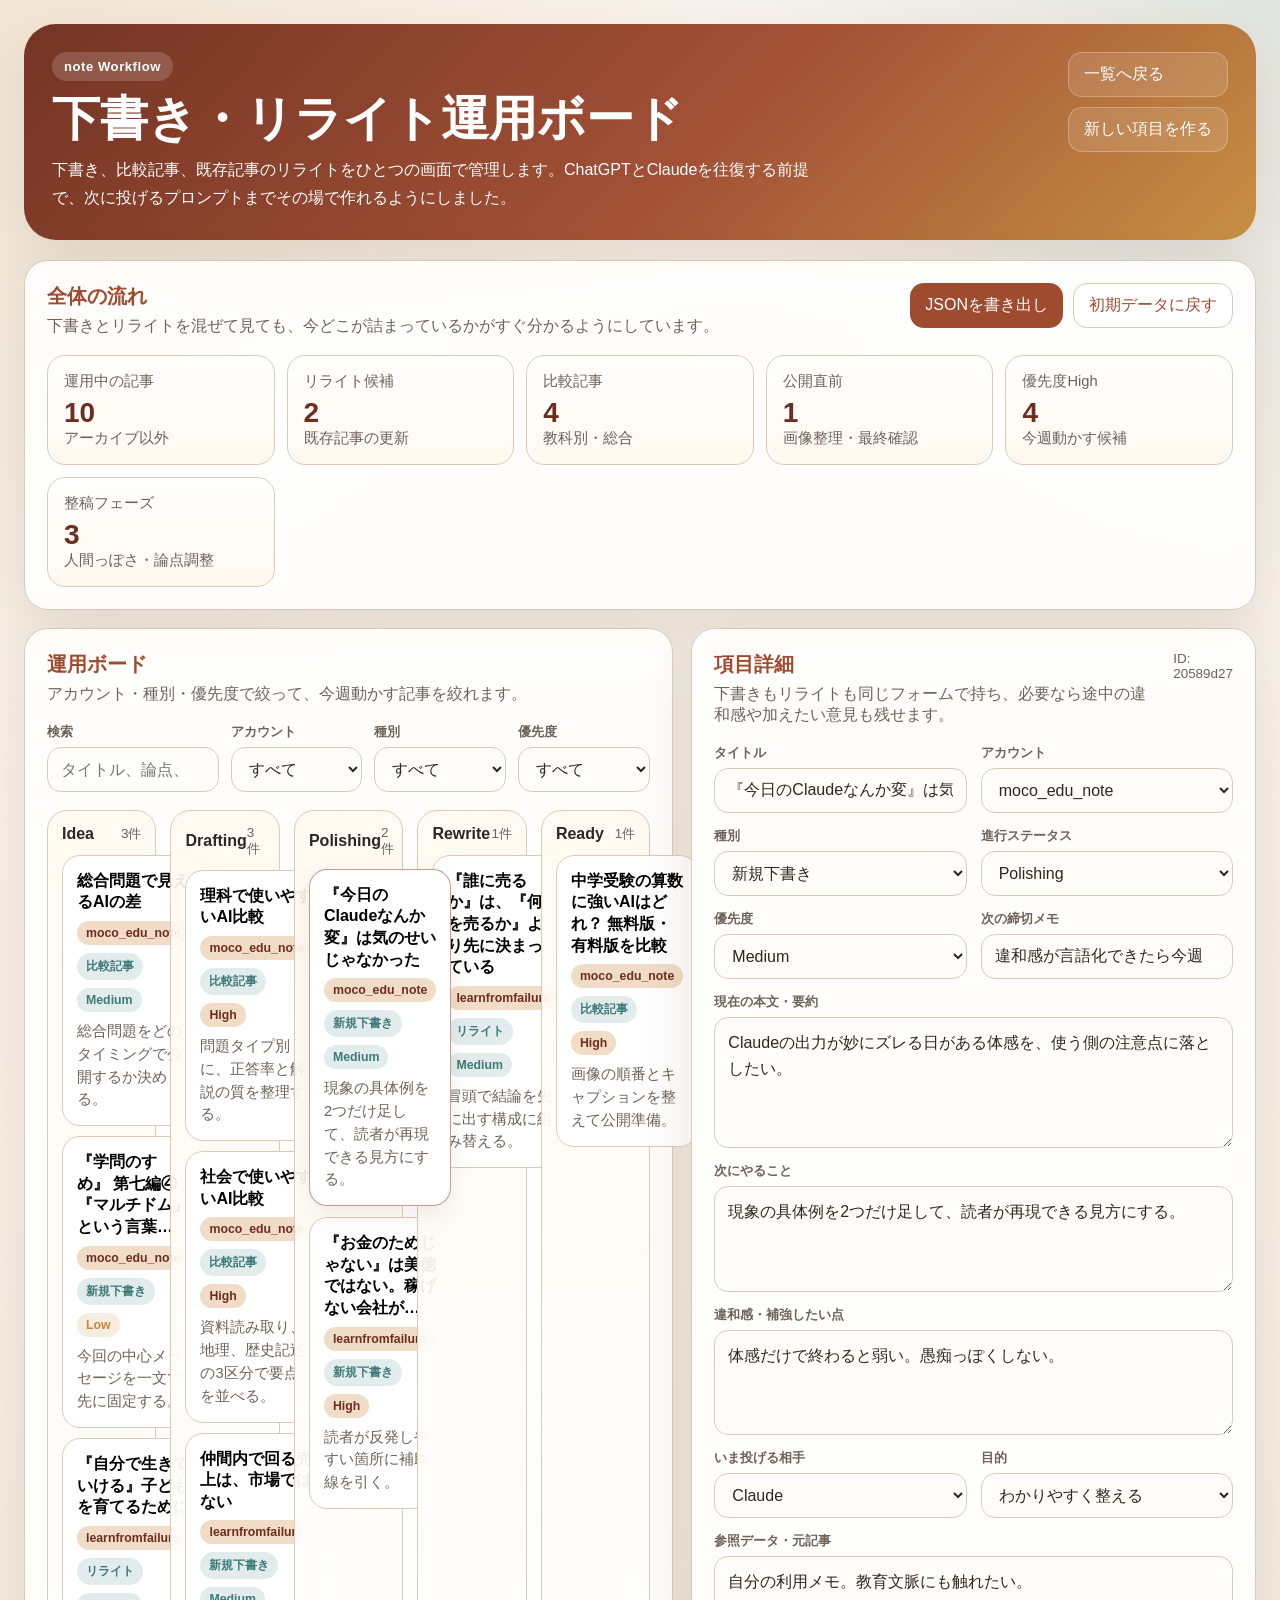
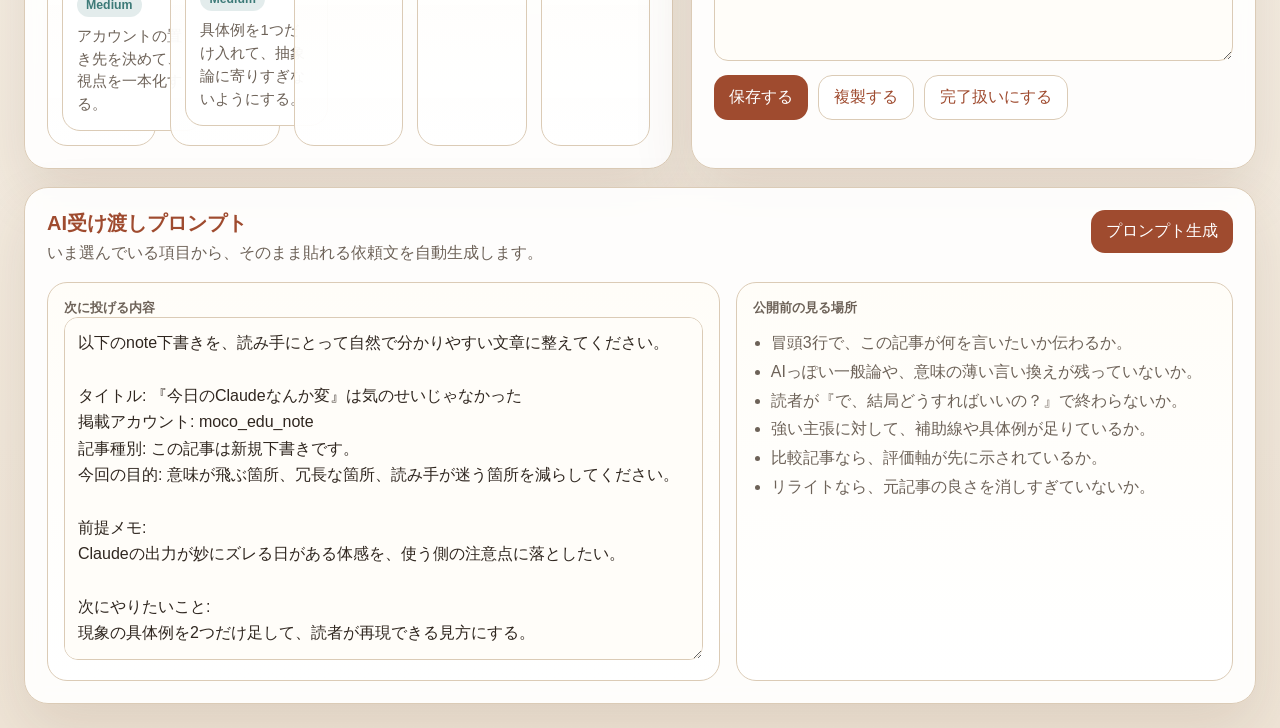
==== index.html @ f2080af7 "Initial commit" ====
<!DOCTYPE html>
<html lang="ja">
<head>
  <meta charset="UTF-8">
  <meta name="viewport" content="width=device-width, initial-scale=1.0">
  <title>note下書き・リライト運用</title>
  <link rel="stylesheet" href="note-workflow.css">
</head>
<body>
  <div class="app-shell">
    <header class="hero">
      <div class="hero-copy">
        <span class="eyebrow">note Workflow</span>
        <h1>下書き・リライト運用ボード</h1>
        <p>下書き、比較記事、既存記事のリライトをひとつの画面で管理します。ChatGPTとClaudeを往復する前提で、次に投げるプロンプトまでその場で作れるようにしました。</p>
      </div>
      <div class="hero-actions">
        <a class="ghost-link" href="../index.html">一覧へ戻る</a>
        <button class="ghost-btn" id="newItemBtn" type="button">新しい項目を作る</button>
      </div>
    </header>

    <main class="layout">
      <section class="panel stats-panel">
        <div class="panel-head">
          <div>
            <h2>全体の流れ</h2>
            <p>下書きとリライトを混ぜて見ても、今どこが詰まっているかがすぐ分かるようにしています。</p>
          </div>
          <div class="panel-actions">
            <button id="exportBtn" type="button">JSONを書き出し</button>
            <button id="resetBtn" type="button">初期データに戻す</button>
          </div>
        </div>
        <div class="stats-grid" id="statsGrid"></div>
      </section>

      <section class="panel board-panel">
        <div class="panel-head">
          <div>
            <h2>運用ボード</h2>
            <p>アカウント・種別・優先度で絞って、今週動かす記事を絞れます。</p>
          </div>
        </div>
        <div class="toolbar">
          <label>
            <span>検索</span>
            <input id="searchInput" type="search" placeholder="タイトル、論点、次アクション">
          </label>
          <label>
            <span>アカウント</span>
            <select id="accountFilter">
              <option value="all">すべて</option>
              <option value="moco_edu_note">moco_edu_note</option>
              <option value="learnfromfailure">learnfromfailure</option>
            </select>
          </label>
          <label>
            <span>種別</span>
            <select id="typeFilter">
              <option value="all">すべて</option>
              <option value="draft">新規下書き</option>
              <option value="rewrite">リライト</option>
              <option value="comparison">比較記事</option>
            </select>
          </label>
          <label>
            <span>優先度</span>
            <select id="priorityFilter">
              <option value="all">すべて</option>
              <option value="High">High</option>
              <option value="Medium">Medium</option>
              <option value="Low">Low</option>
            </select>
          </label>
        </div>
        <div class="board" id="board"></div>
      </section>

      <section class="panel detail-panel">
        <div class="panel-head">
          <div>
            <h2>項目詳細</h2>
            <p>下書きもリライトも同じフォームで持ち、必要なら途中の違和感や加えたい意見も残せます。</p>
          </div>
          <span class="current-id" id="currentIdLabel"></span>
        </div>
        <form id="itemForm" class="editor-grid">
          <label>
            <span>タイトル</span>
            <input name="title" type="text" required>
          </label>
          <label>
            <span>アカウント</span>
            <select name="account">
              <option value="moco_edu_note">moco_edu_note</option>
              <option value="learnfromfailure">learnfromfailure</option>
            </select>
          </label>
          <label>
            <span>種別</span>
            <select name="type">
              <option value="draft">新規下書き</option>
              <option value="rewrite">リライト</option>
              <option value="comparison">比較記事</option>
            </select>
          </label>
          <label>
            <span>進行ステータス</span>
            <select name="status">
              <option value="Idea">Idea</option>
              <option value="Drafting">Drafting</option>
              <option value="Polishing">Polishing</option>
              <option value="Rewrite">Rewrite</option>
              <option value="Ready">Ready</option>
            </select>
          </label>
          <label>
            <span>優先度</span>
            <select name="priority">
              <option value="High">High</option>
              <option value="Medium">Medium</option>
              <option value="Low">Low</option>
            </select>
          </label>
          <label>
            <span>次の締切メモ</span>
            <input name="due" type="text" placeholder="例: 今週中 / 4月末 / 画像整理後">
          </label>
          <label class="full">
            <span>現在の本文・要約</span>
            <textarea name="summary" rows="4" placeholder="本文全部を貼らなくても、今の論点や状態が分かる要約でOKです。"></textarea>
          </label>
          <label class="full">
            <span>次にやること</span>
            <textarea name="nextAction" rows="3" placeholder="例: 画像だけ整理する / 理科の実験問題データを表にする / 書き出しだけ強くする"></textarea>
          </label>
          <label class="full">
            <span>違和感・補強したい点</span>
            <textarea name="concerns" rows="3" placeholder="AIっぽい、論点が飛ぶ、意見が弱い、説明が長い、など。"></textarea>
          </label>
          <label>
            <span>いま投げる相手</span>
            <select name="targetAi">
              <option value="ChatGPT">ChatGPT</option>
              <option value="Claude">Claude</option>
            </select>
          </label>
          <label>
            <span>目的</span>
            <select name="aiGoal">
              <option value="first-draft">初稿をつくる</option>
              <option value="clarity-pass">わかりやすく整える</option>
              <option value="humanize-pass">AIっぽさを抜く</option>
              <option value="opinion-pass">意見を足す</option>
              <option value="rewrite-pass">既存記事をリライトする</option>
              <option value="comparison-pass">比較記事として整理する</option>
            </select>
          </label>
          <label class="full">
            <span>参照データ・元記事</span>
            <textarea name="source" rows="3" placeholder="例: 理科4-1のデータ、旧note記事URL、スクショあり、国語記事と同じ構成、など。"></textarea>
          </label>
          <div class="form-actions full">
            <button type="submit">保存する</button>
            <button type="button" id="duplicateBtn">複製する</button>
            <button type="button" id="archiveBtn">完了扱いにする</button>
          </div>
        </form>
      </section>

      <section class="panel prompt-panel">
        <div class="panel-head">
          <div>
            <h2>AI受け渡しプロンプト</h2>
            <p>いま選んでいる項目から、そのまま貼れる依頼文を自動生成します。</p>
          </div>
          <button id="generatePromptBtn" type="button">プロンプト生成</button>
        </div>
        <div class="prompt-grid">
          <div class="prompt-box">
            <div class="prompt-label">次に投げる内容</div>
            <textarea id="promptOutput" rows="12" readonly placeholder="項目を選んで「プロンプト生成」を押すと、ここに表示されます。"></textarea>
          </div>
          <div class="check-card">
            <div class="prompt-label">公開前の見る場所</div>
            <ul class="check-list" id="reviewChecklist"></ul>
          </div>
        </div>
      </section>
    </main>
  </div>

  <script src="note-workflow.js"></script>
</body>
</html>
---- note-workflow.css ----
:root {
  --bg: #f6f0e6;
  --paper: rgba(255, 251, 245, 0.92);
  --panel: rgba(255, 255, 255, 0.9);
  --line: #dbcbb6;
  --text: #2f261f;
  --muted: #6d6258;
  --accent: #9f4b2f;
  --accent-soft: #f1dcc7;
  --accent-strong: #6e2d1d;
  --teal: #3d7a78;
  --gold: #c48a3a;
  --shadow: 0 24px 60px rgba(88, 53, 28, 0.12);
  --radius: 24px;
}

* {
  box-sizing: border-box;
}

body {
  margin: 0;
  font-family: "Yu Gothic UI", "Hiragino Sans", "Meiryo", sans-serif;
  color: var(--text);
  background:
    radial-gradient(circle at top left, rgba(196, 138, 58, 0.14), transparent 28%),
    radial-gradient(circle at top right, rgba(61, 122, 120, 0.12), transparent 22%),
    linear-gradient(180deg, #f9f4ee 0%, var(--bg) 54%, #efe5d7 100%);
}

button,
input,
select,
textarea {
  font: inherit;
}

.app-shell {
  min-height: 100vh;
  padding: 24px;
}

.hero {
  max-width: 1280px;
  margin: 0 auto 20px;
  padding: 28px;
  border-radius: 32px;
  color: #fff;
  background:
    linear-gradient(135deg, rgba(111, 45, 29, 0.96) 0%, rgba(159, 75, 47, 0.96) 56%, rgba(196, 138, 58, 0.94) 100%);
  box-shadow: var(--shadow);
  display: flex;
  justify-content: space-between;
  gap: 16px;
  align-items: flex-start;
}

.eyebrow {
  display: inline-flex;
  padding: 7px 12px;
  border-radius: 999px;
  background: rgba(255, 255, 255, 0.16);
  font-size: 0.82rem;
  font-weight: 700;
  letter-spacing: 0.04em;
}

.hero h1 {
  margin: 12px 0 10px;
  font-size: clamp(1.9rem, 4vw, 3rem);
  line-height: 1.1;
}

.hero p {
  margin: 0;
  max-width: 760px;
  line-height: 1.75;
}

.hero-actions {
  display: flex;
  flex-direction: column;
  gap: 10px;
}

.ghost-link,
.ghost-btn,
.panel-actions button,
.form-actions button,
#generatePromptBtn {
  border: 1px solid rgba(255, 255, 255, 0.25);
  background: rgba(255, 255, 255, 0.12);
  color: inherit;
  padding: 11px 15px;
  border-radius: 14px;
  text-decoration: none;
  cursor: pointer;
  transition: transform 160ms ease, background 160ms ease, border-color 160ms ease;
}

.ghost-link:hover,
.ghost-btn:hover,
.panel-actions button:hover,
.form-actions button:hover,
#generatePromptBtn:hover {
  transform: translateY(-1px);
  background: rgba(255, 255, 255, 0.18);
}

.layout {
  max-width: 1280px;
  margin: 0 auto;
  display: grid;
  gap: 18px;
  grid-template-columns: 1.15fr 1fr;
}

.panel {
  background: var(--panel);
  border: 1px solid var(--line);
  border-radius: var(--radius);
  padding: 22px;
  box-shadow: var(--shadow);
  backdrop-filter: blur(8px);
}

.stats-panel,
.prompt-panel {
  grid-column: 1 / -1;
}

.panel-head {
  display: flex;
  justify-content: space-between;
  gap: 16px;
  align-items: flex-start;
  margin-bottom: 18px;
}

.panel-head h2 {
  margin: 0 0 6px;
  color: var(--accent);
  font-size: 1.25rem;
}

.panel-head p {
  margin: 0;
  color: var(--muted);
}

.panel-actions {
  display: flex;
  gap: 10px;
  flex-wrap: wrap;
}

.panel-actions button,
.form-actions button,
#generatePromptBtn {
  background: var(--accent);
  color: #fff;
  border: none;
}

.panel-actions button:last-child,
.form-actions button:nth-child(2),
.form-actions button:nth-child(3) {
  background: #fff;
  color: var(--accent);
  border: 1px solid var(--line);
}

.stats-grid {
  display: grid;
  grid-template-columns: repeat(5, minmax(0, 1fr));
  gap: 12px;
}

.stat-card {
  padding: 16px;
  border-radius: 18px;
  background: linear-gradient(180deg, #fff 0%, #fff8ef 100%);
  border: 1px solid var(--line);
}

.stat-card strong {
  display: block;
  font-size: 1.75rem;
  color: var(--accent-strong);
  margin-top: 6px;
}

.stat-card span {
  color: var(--muted);
  font-size: 0.92rem;
}

.toolbar {
  display: grid;
  grid-template-columns: 1.3fr repeat(3, minmax(0, 1fr));
  gap: 12px;
  margin-bottom: 18px;
}

.toolbar label,
.editor-grid label {
  display: grid;
  gap: 6px;
}

.toolbar span,
.editor-grid span,
.prompt-label {
  font-size: 0.84rem;
  font-weight: 700;
  color: var(--muted);
}

input,
select,
textarea {
  width: 100%;
  padding: 12px 13px;
  border-radius: 14px;
  border: 1px solid var(--line);
  background: #fffdf9;
  color: var(--text);
}

textarea {
  resize: vertical;
  line-height: 1.65;
}

.board {
  display: grid;
  grid-template-columns: repeat(5, minmax(0, 1fr));
  gap: 14px;
}

.lane {
  background: linear-gradient(180deg, rgba(255, 249, 240, 0.92) 0%, rgba(255, 255, 255, 0.96) 100%);
  border: 1px solid var(--line);
  border-radius: 20px;
  padding: 14px;
  min-height: 280px;
}

.lane-head {
  display: flex;
  justify-content: space-between;
  align-items: center;
  margin-bottom: 12px;
}

.lane-head h3 {
  margin: 0;
  font-size: 1rem;
}

.lane-head span {
  color: var(--muted);
  font-size: 0.84rem;
}

.lane-items {
  display: grid;
  gap: 10px;
}

.card-item {
  width: 100%;
  text-align: left;
  border: 1px solid var(--line);
  border-radius: 18px;
  background: #fff;
  padding: 14px;
  cursor: pointer;
  transition: transform 150ms ease, border-color 150ms ease, box-shadow 150ms ease;
}

.card-item:hover,
.card-item.active {
  transform: translateY(-1px);
  border-color: rgba(159, 75, 47, 0.55);
  box-shadow: 0 12px 24px rgba(95, 60, 33, 0.08);
}

.card-item h4 {
  margin: 0 0 8px;
  font-size: 1rem;
  line-height: 1.35;
}

.meta-row {
  display: flex;
  flex-wrap: wrap;
  gap: 8px;
  margin-bottom: 8px;
}

.chip {
  display: inline-flex;
  align-items: center;
  padding: 5px 9px;
  border-radius: 999px;
  font-size: 0.77rem;
  font-weight: 700;
  background: var(--accent-soft);
  color: var(--accent-strong);
}

.chip.alt {
  background: rgba(61, 122, 120, 0.14);
  color: var(--teal);
}

.chip.low {
  background: rgba(196, 138, 58, 0.16);
  color: var(--gold);
}

.card-item p {
  margin: 0;
  color: var(--muted);
  font-size: 0.92rem;
  line-height: 1.55;
}

.current-id {
  color: var(--muted);
  font-size: 0.84rem;
}

.editor-grid {
  display: grid;
  grid-template-columns: repeat(2, minmax(0, 1fr));
  gap: 14px;
}

.editor-grid .full,
.form-actions {
  grid-column: 1 / -1;
}

.form-actions {
  display: flex;
  gap: 10px;
  flex-wrap: wrap;
}

.prompt-grid {
  display: grid;
  grid-template-columns: 1.15fr 0.85fr;
  gap: 16px;
}

.prompt-box,
.check-card {
  border: 1px solid var(--line);
  border-radius: 20px;
  background: linear-gradient(180deg, #fffdf8 0%, #fff 100%);
  padding: 16px;
}

.check-list {
  margin: 12px 0 0;
  padding-left: 18px;
  color: var(--muted);
  line-height: 1.8;
}

.empty-state {
  color: var(--muted);
  font-size: 0.92rem;
  padding: 12px 0;
}

@media (max-width: 1100px) {
  .layout {
    grid-template-columns: 1fr;
  }

  .board {
    grid-template-columns: repeat(2, minmax(0, 1fr));
  }

  .stats-grid,
  .toolbar,
  .prompt-grid,
  .editor-grid {
    grid-template-columns: 1fr;
  }
}

@media (max-width: 720px) {
  .app-shell {
    padding: 14px;
  }

  .hero,
  .panel {
    padding: 18px;
    border-radius: 24px;
  }

  .hero {
    flex-direction: column;
  }

  .hero-actions,
  .panel-head,
  .form-actions {
    width: 100%;
  }

  .board {
    grid-template-columns: 1fr;
  }
}
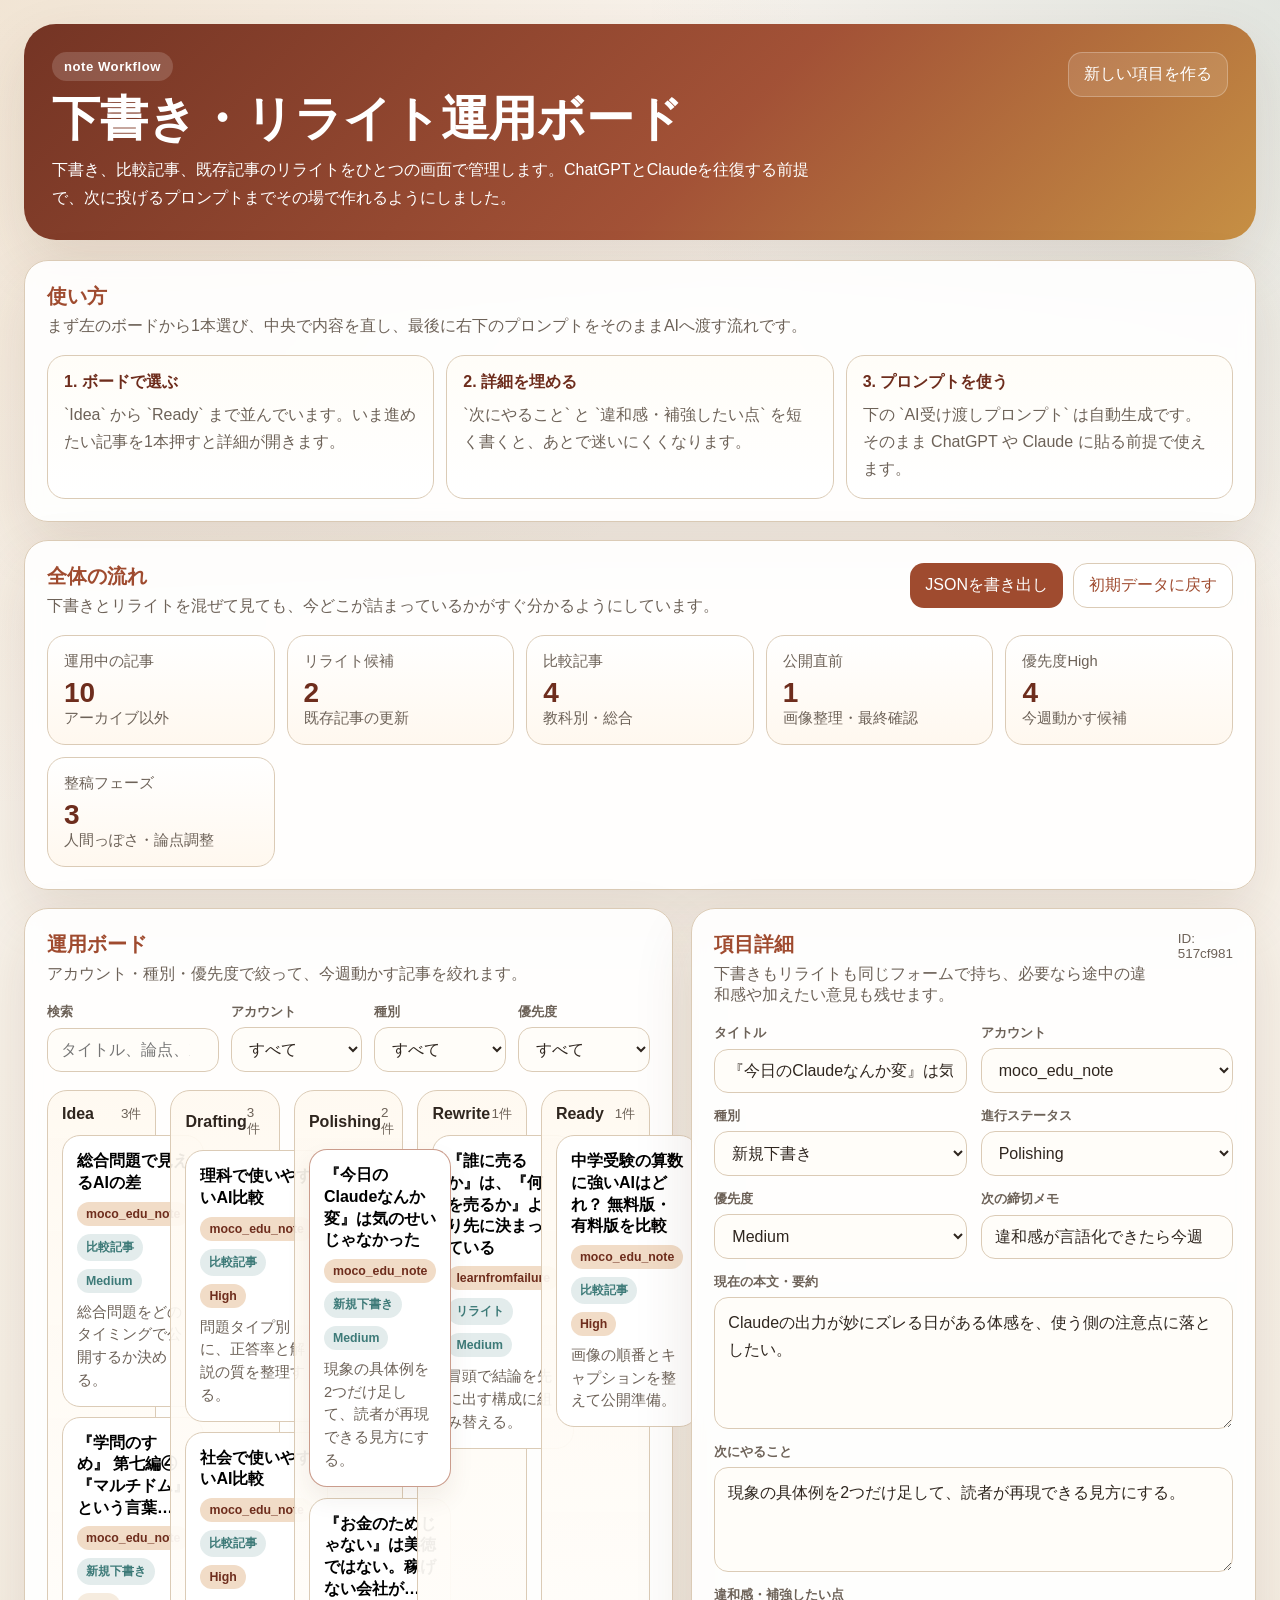
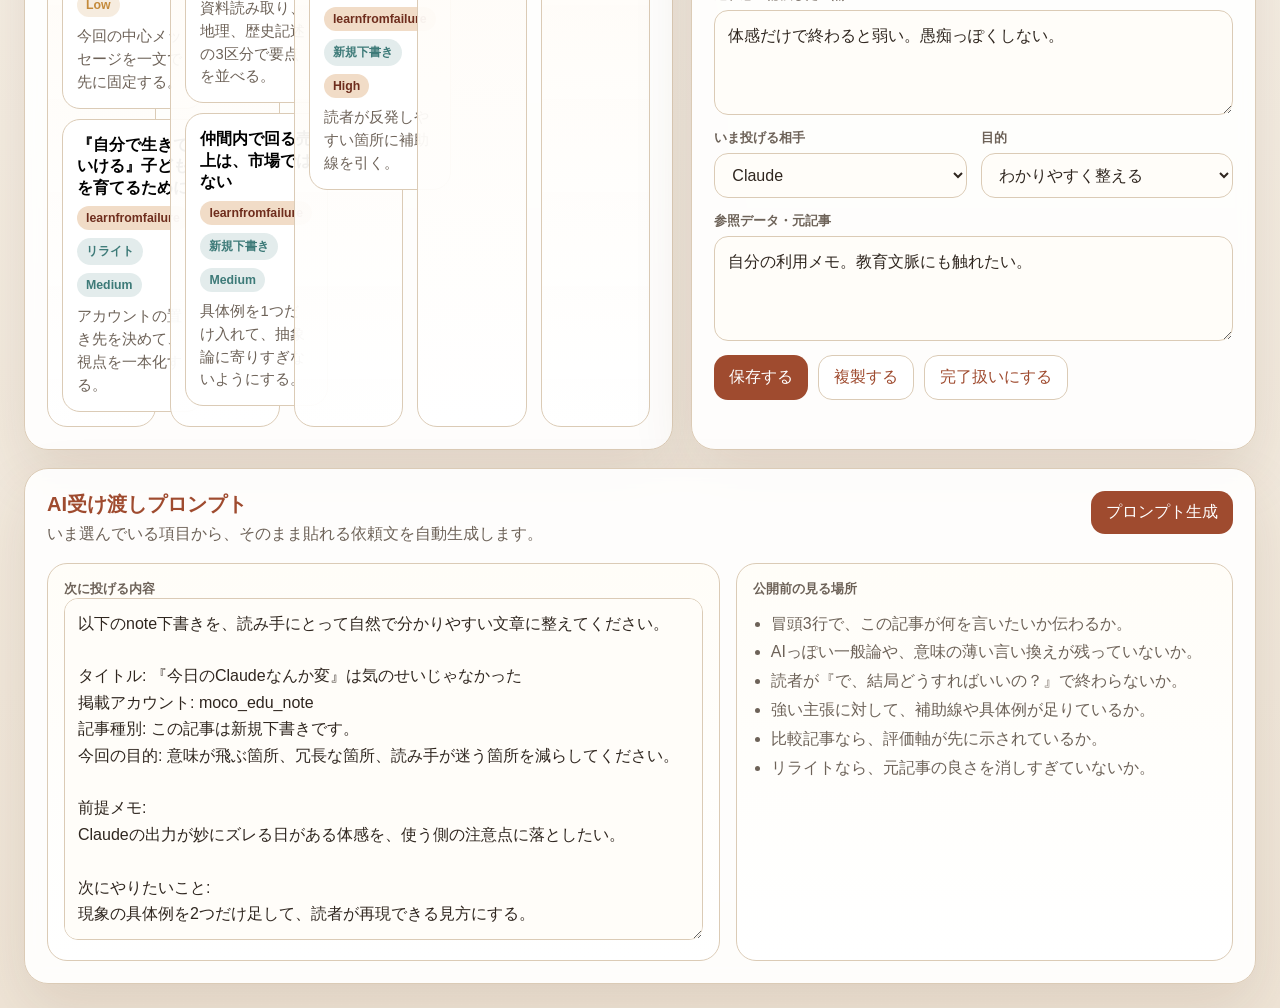
==== commit bfa191e0: "Update workflow board UI" ====
--- a/index.html
+++ b/index.html
@@ -15,12 +15,34 @@
         <p>下書き、比較記事、既存記事のリライトをひとつの画面で管理します。ChatGPTとClaudeを往復する前提で、次に投げるプロンプトまでその場で作れるようにしました。</p>
       </div>
       <div class="hero-actions">
-        <a class="ghost-link" href="../index.html">一覧へ戻る</a>
         <button class="ghost-btn" id="newItemBtn" type="button">新しい項目を作る</button>
       </div>
     </header>
 
     <main class="layout">
+      <section class="panel guide-panel">
+        <div class="panel-head">
+          <div>
+            <h2>使い方</h2>
+            <p>まず左のボードから1本選び、中央で内容を直し、最後に右下のプロンプトをそのままAIへ渡す流れです。</p>
+          </div>
+        </div>
+        <div class="guide-grid">
+          <article class="guide-card">
+            <strong>1. ボードで選ぶ</strong>
+            <p>`Idea` から `Ready` まで並んでいます。いま進めたい記事を1本押すと詳細が開きます。</p>
+          </article>
+          <article class="guide-card">
+            <strong>2. 詳細を埋める</strong>
+            <p>`次にやること` と `違和感・補強したい点` を短く書くと、あとで迷いにくくなります。</p>
+          </article>
+          <article class="guide-card">
+            <strong>3. プロンプトを使う</strong>
+            <p>下の `AI受け渡しプロンプト` は自動生成です。そのまま ChatGPT や Claude に貼る前提で使えます。</p>
+          </article>
+        </div>
+      </section>
+
       <section class="panel stats-panel">
         <div class="panel-head">
           <div>
--- a/note-workflow.css
+++ b/note-workflow.css
@@ -125,6 +125,7 @@
 }
 
 .stats-panel,
+.guide-panel,
 .prompt-panel {
   grid-column: 1 / -1;
 }
@@ -174,6 +175,31 @@
   display: grid;
   grid-template-columns: repeat(5, minmax(0, 1fr));
   gap: 12px;
+}
+
+.guide-grid {
+  display: grid;
+  grid-template-columns: repeat(3, minmax(0, 1fr));
+  gap: 12px;
+}
+
+.guide-card {
+  padding: 16px;
+  border-radius: 18px;
+  border: 1px solid var(--line);
+  background: linear-gradient(180deg, #fffdf8 0%, #fff 100%);
+}
+
+.guide-card strong {
+  display: block;
+  margin-bottom: 8px;
+  color: var(--accent-strong);
+}
+
+.guide-card p {
+  margin: 0;
+  color: var(--muted);
+  line-height: 1.7;
 }
 
 .stat-card {
@@ -386,6 +412,7 @@
   }
 
   .stats-grid,
+  .guide-grid,
   .toolbar,
   .prompt-grid,
   .editor-grid {
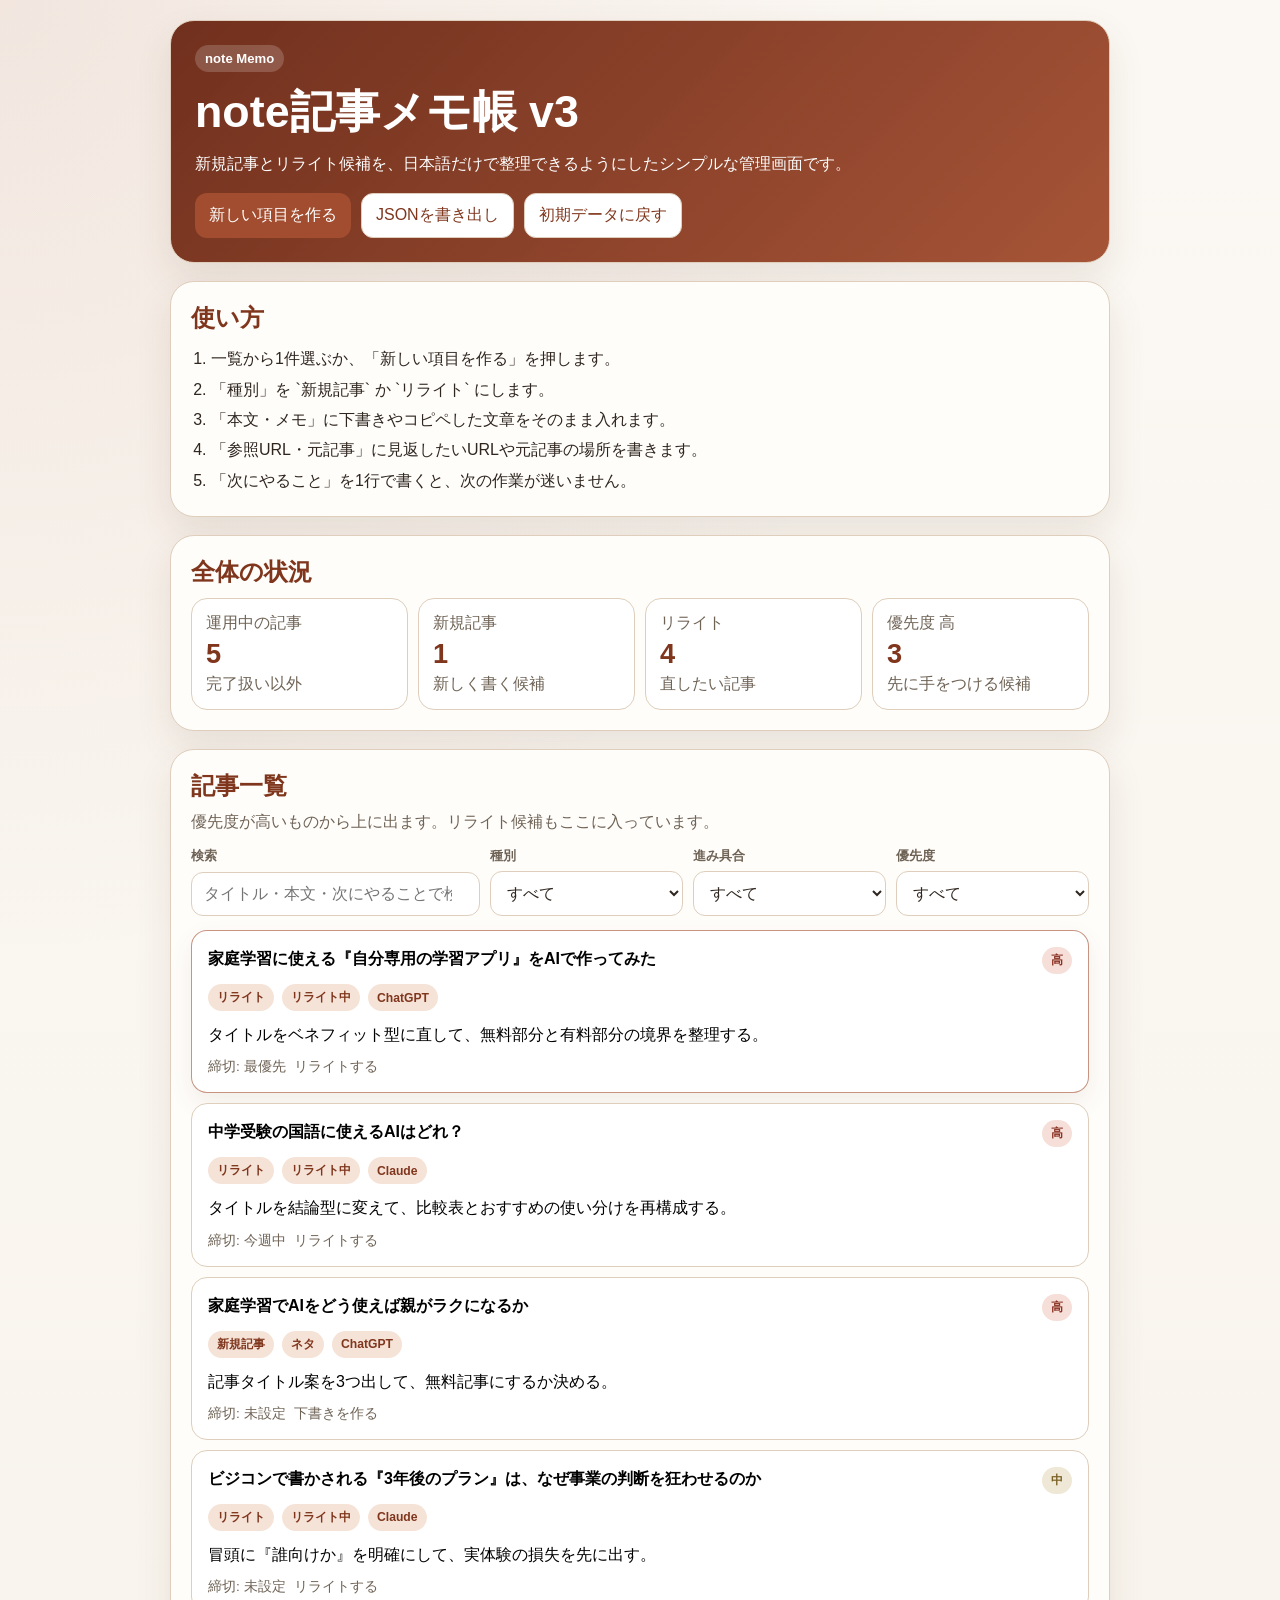
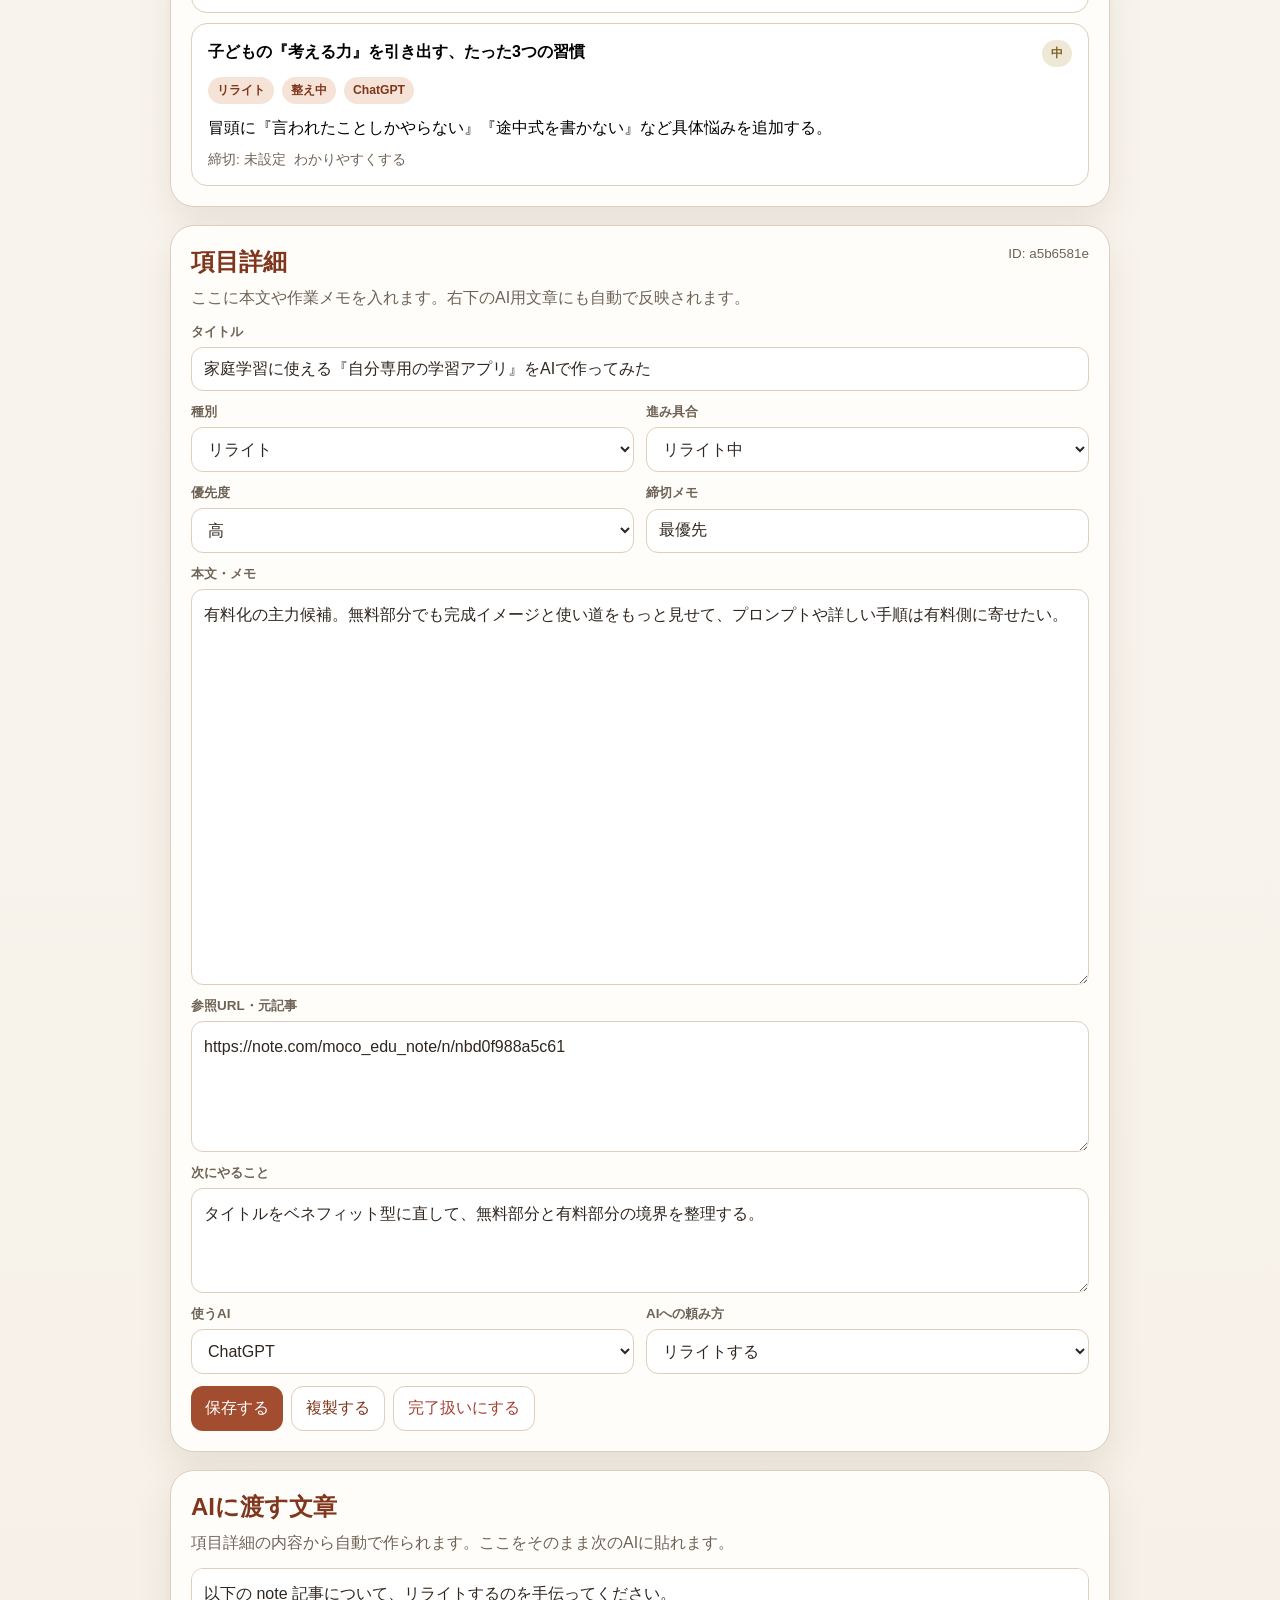
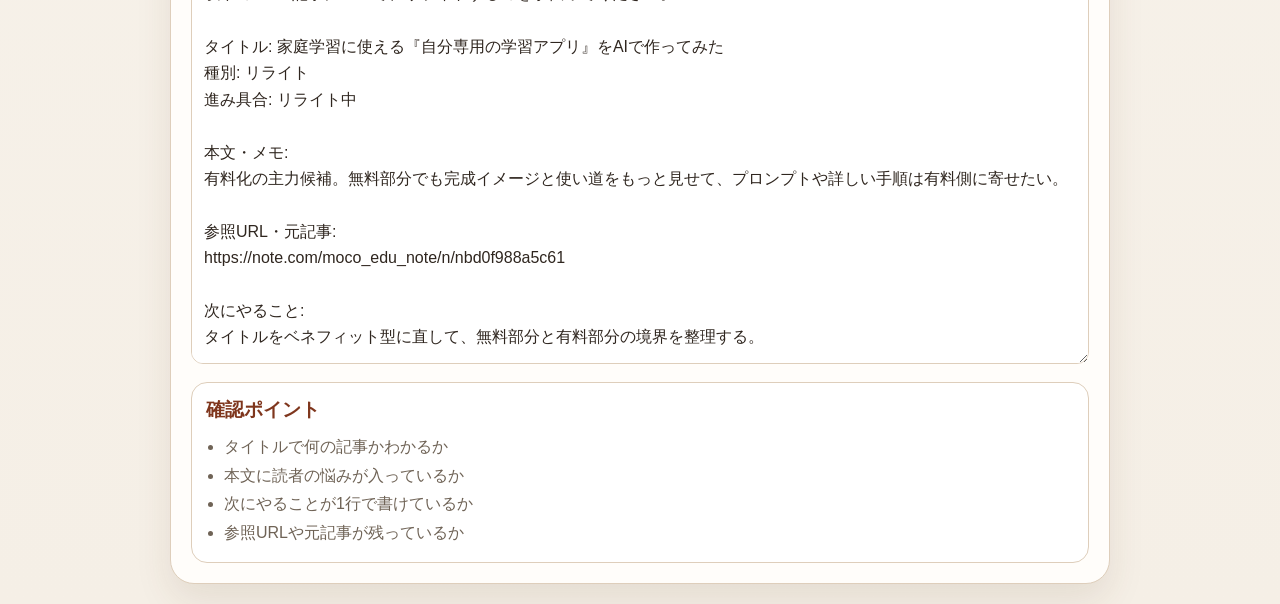
==== commit c1bf2906: "Refresh note workflow board UI" ====
--- a/index.html
+++ b/index.html
@@ -2,217 +2,14 @@
 <html lang="ja">
 <head>
   <meta charset="UTF-8">
+  <meta http-equiv="refresh" content="0; url=./index-v3.html">
   <meta name="viewport" content="width=device-width, initial-scale=1.0">
-  <title>note下書き・リライト運用</title>
-  <link rel="stylesheet" href="note-workflow.css">
+  <title>移動中...</title>
+  <script>
+    location.replace("./index-v3.html");
+  </script>
 </head>
 <body>
-  <div class="app-shell">
-    <header class="hero">
-      <div class="hero-copy">
-        <span class="eyebrow">note Workflow</span>
-        <h1>下書き・リライト運用ボード</h1>
-        <p>下書き、比較記事、既存記事のリライトをひとつの画面で管理します。ChatGPTとClaudeを往復する前提で、次に投げるプロンプトまでその場で作れるようにしました。</p>
-      </div>
-      <div class="hero-actions">
-        <button class="ghost-btn" id="newItemBtn" type="button">新しい項目を作る</button>
-      </div>
-    </header>
-
-    <main class="layout">
-      <section class="panel guide-panel">
-        <div class="panel-head">
-          <div>
-            <h2>使い方</h2>
-            <p>まず左のボードから1本選び、中央で内容を直し、最後に右下のプロンプトをそのままAIへ渡す流れです。</p>
-          </div>
-        </div>
-        <div class="guide-grid">
-          <article class="guide-card">
-            <strong>1. ボードで選ぶ</strong>
-            <p>`Idea` から `Ready` まで並んでいます。いま進めたい記事を1本押すと詳細が開きます。</p>
-          </article>
-          <article class="guide-card">
-            <strong>2. 詳細を埋める</strong>
-            <p>`次にやること` と `違和感・補強したい点` を短く書くと、あとで迷いにくくなります。</p>
-          </article>
-          <article class="guide-card">
-            <strong>3. プロンプトを使う</strong>
-            <p>下の `AI受け渡しプロンプト` は自動生成です。そのまま ChatGPT や Claude に貼る前提で使えます。</p>
-          </article>
-        </div>
-      </section>
-
-      <section class="panel stats-panel">
-        <div class="panel-head">
-          <div>
-            <h2>全体の流れ</h2>
-            <p>下書きとリライトを混ぜて見ても、今どこが詰まっているかがすぐ分かるようにしています。</p>
-          </div>
-          <div class="panel-actions">
-            <button id="exportBtn" type="button">JSONを書き出し</button>
-            <button id="resetBtn" type="button">初期データに戻す</button>
-          </div>
-        </div>
-        <div class="stats-grid" id="statsGrid"></div>
-      </section>
-
-      <section class="panel board-panel">
-        <div class="panel-head">
-          <div>
-            <h2>運用ボード</h2>
-            <p>アカウント・種別・優先度で絞って、今週動かす記事を絞れます。</p>
-          </div>
-        </div>
-        <div class="toolbar">
-          <label>
-            <span>検索</span>
-            <input id="searchInput" type="search" placeholder="タイトル、論点、次アクション">
-          </label>
-          <label>
-            <span>アカウント</span>
-            <select id="accountFilter">
-              <option value="all">すべて</option>
-              <option value="moco_edu_note">moco_edu_note</option>
-              <option value="learnfromfailure">learnfromfailure</option>
-            </select>
-          </label>
-          <label>
-            <span>種別</span>
-            <select id="typeFilter">
-              <option value="all">すべて</option>
-              <option value="draft">新規下書き</option>
-              <option value="rewrite">リライト</option>
-              <option value="comparison">比較記事</option>
-            </select>
-          </label>
-          <label>
-            <span>優先度</span>
-            <select id="priorityFilter">
-              <option value="all">すべて</option>
-              <option value="High">High</option>
-              <option value="Medium">Medium</option>
-              <option value="Low">Low</option>
-            </select>
-          </label>
-        </div>
-        <div class="board" id="board"></div>
-      </section>
-
-      <section class="panel detail-panel">
-        <div class="panel-head">
-          <div>
-            <h2>項目詳細</h2>
-            <p>下書きもリライトも同じフォームで持ち、必要なら途中の違和感や加えたい意見も残せます。</p>
-          </div>
-          <span class="current-id" id="currentIdLabel"></span>
-        </div>
-        <form id="itemForm" class="editor-grid">
-          <label>
-            <span>タイトル</span>
-            <input name="title" type="text" required>
-          </label>
-          <label>
-            <span>アカウント</span>
-            <select name="account">
-              <option value="moco_edu_note">moco_edu_note</option>
-              <option value="learnfromfailure">learnfromfailure</option>
-            </select>
-          </label>
-          <label>
-            <span>種別</span>
-            <select name="type">
-              <option value="draft">新規下書き</option>
-              <option value="rewrite">リライト</option>
-              <option value="comparison">比較記事</option>
-            </select>
-          </label>
-          <label>
-            <span>進行ステータス</span>
-            <select name="status">
-              <option value="Idea">Idea</option>
-              <option value="Drafting">Drafting</option>
-              <option value="Polishing">Polishing</option>
-              <option value="Rewrite">Rewrite</option>
-              <option value="Ready">Ready</option>
-            </select>
-          </label>
-          <label>
-            <span>優先度</span>
-            <select name="priority">
-              <option value="High">High</option>
-              <option value="Medium">Medium</option>
-              <option value="Low">Low</option>
-            </select>
-          </label>
-          <label>
-            <span>次の締切メモ</span>
-            <input name="due" type="text" placeholder="例: 今週中 / 4月末 / 画像整理後">
-          </label>
-          <label class="full">
-            <span>現在の本文・要約</span>
-            <textarea name="summary" rows="4" placeholder="本文全部を貼らなくても、今の論点や状態が分かる要約でOKです。"></textarea>
-          </label>
-          <label class="full">
-            <span>次にやること</span>
-            <textarea name="nextAction" rows="3" placeholder="例: 画像だけ整理する / 理科の実験問題データを表にする / 書き出しだけ強くする"></textarea>
-          </label>
-          <label class="full">
-            <span>違和感・補強したい点</span>
-            <textarea name="concerns" rows="3" placeholder="AIっぽい、論点が飛ぶ、意見が弱い、説明が長い、など。"></textarea>
-          </label>
-          <label>
-            <span>いま投げる相手</span>
-            <select name="targetAi">
-              <option value="ChatGPT">ChatGPT</option>
-              <option value="Claude">Claude</option>
-            </select>
-          </label>
-          <label>
-            <span>目的</span>
-            <select name="aiGoal">
-              <option value="first-draft">初稿をつくる</option>
-              <option value="clarity-pass">わかりやすく整える</option>
-              <option value="humanize-pass">AIっぽさを抜く</option>
-              <option value="opinion-pass">意見を足す</option>
-              <option value="rewrite-pass">既存記事をリライトする</option>
-              <option value="comparison-pass">比較記事として整理する</option>
-            </select>
-          </label>
-          <label class="full">
-            <span>参照データ・元記事</span>
-            <textarea name="source" rows="3" placeholder="例: 理科4-1のデータ、旧note記事URL、スクショあり、国語記事と同じ構成、など。"></textarea>
-          </label>
-          <div class="form-actions full">
-            <button type="submit">保存する</button>
-            <button type="button" id="duplicateBtn">複製する</button>
-            <button type="button" id="archiveBtn">完了扱いにする</button>
-          </div>
-        </form>
-      </section>
-
-      <section class="panel prompt-panel">
-        <div class="panel-head">
-          <div>
-            <h2>AI受け渡しプロンプト</h2>
-            <p>いま選んでいる項目から、そのまま貼れる依頼文を自動生成します。</p>
-          </div>
-          <button id="generatePromptBtn" type="button">プロンプト生成</button>
-        </div>
-        <div class="prompt-grid">
-          <div class="prompt-box">
-            <div class="prompt-label">次に投げる内容</div>
-            <textarea id="promptOutput" rows="12" readonly placeholder="項目を選んで「プロンプト生成」を押すと、ここに表示されます。"></textarea>
-          </div>
-          <div class="check-card">
-            <div class="prompt-label">公開前の見る場所</div>
-            <ul class="check-list" id="reviewChecklist"></ul>
-          </div>
-        </div>
-      </section>
-    </main>
-  </div>
-
-  <script src="note-workflow.js"></script>
+  <p>新しい画面に移動しています。移動しない場合は <a href="./index-v3.html">こちら</a> を開いてください。</p>
 </body>
 </html>
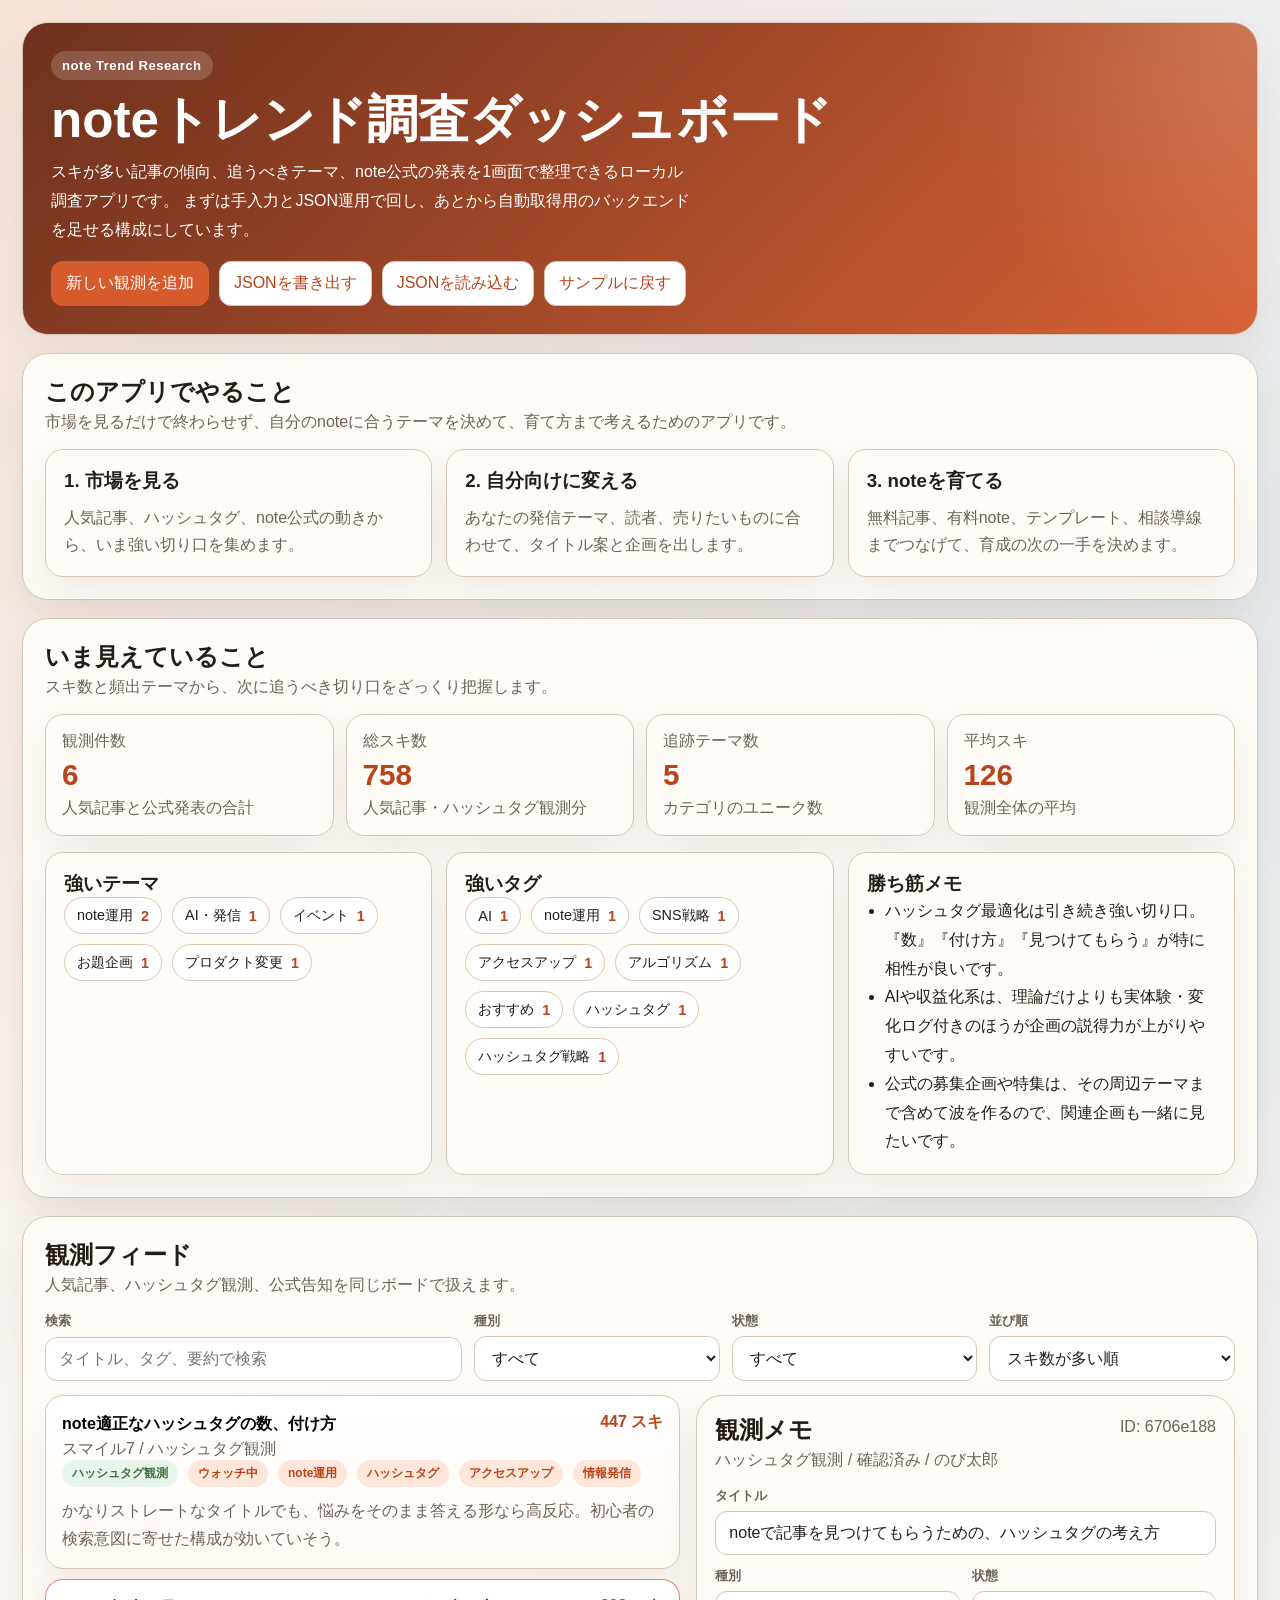
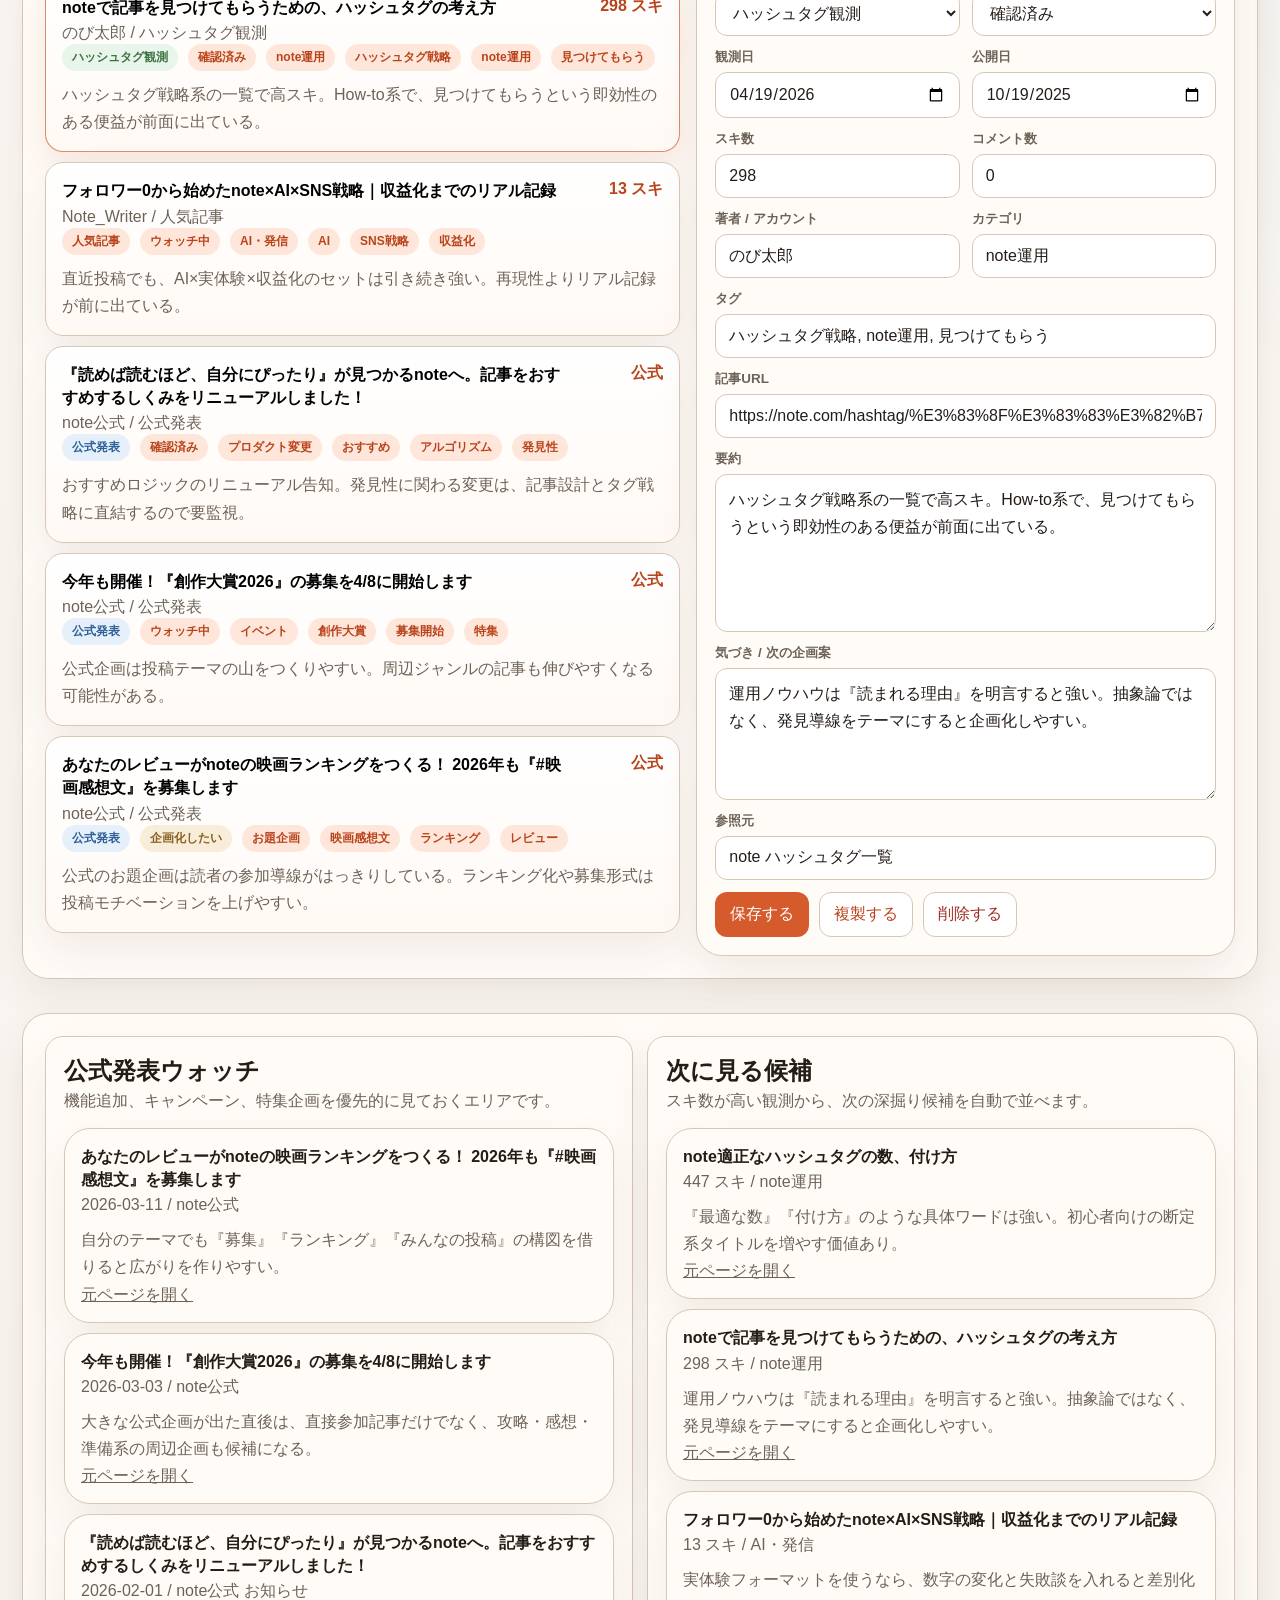
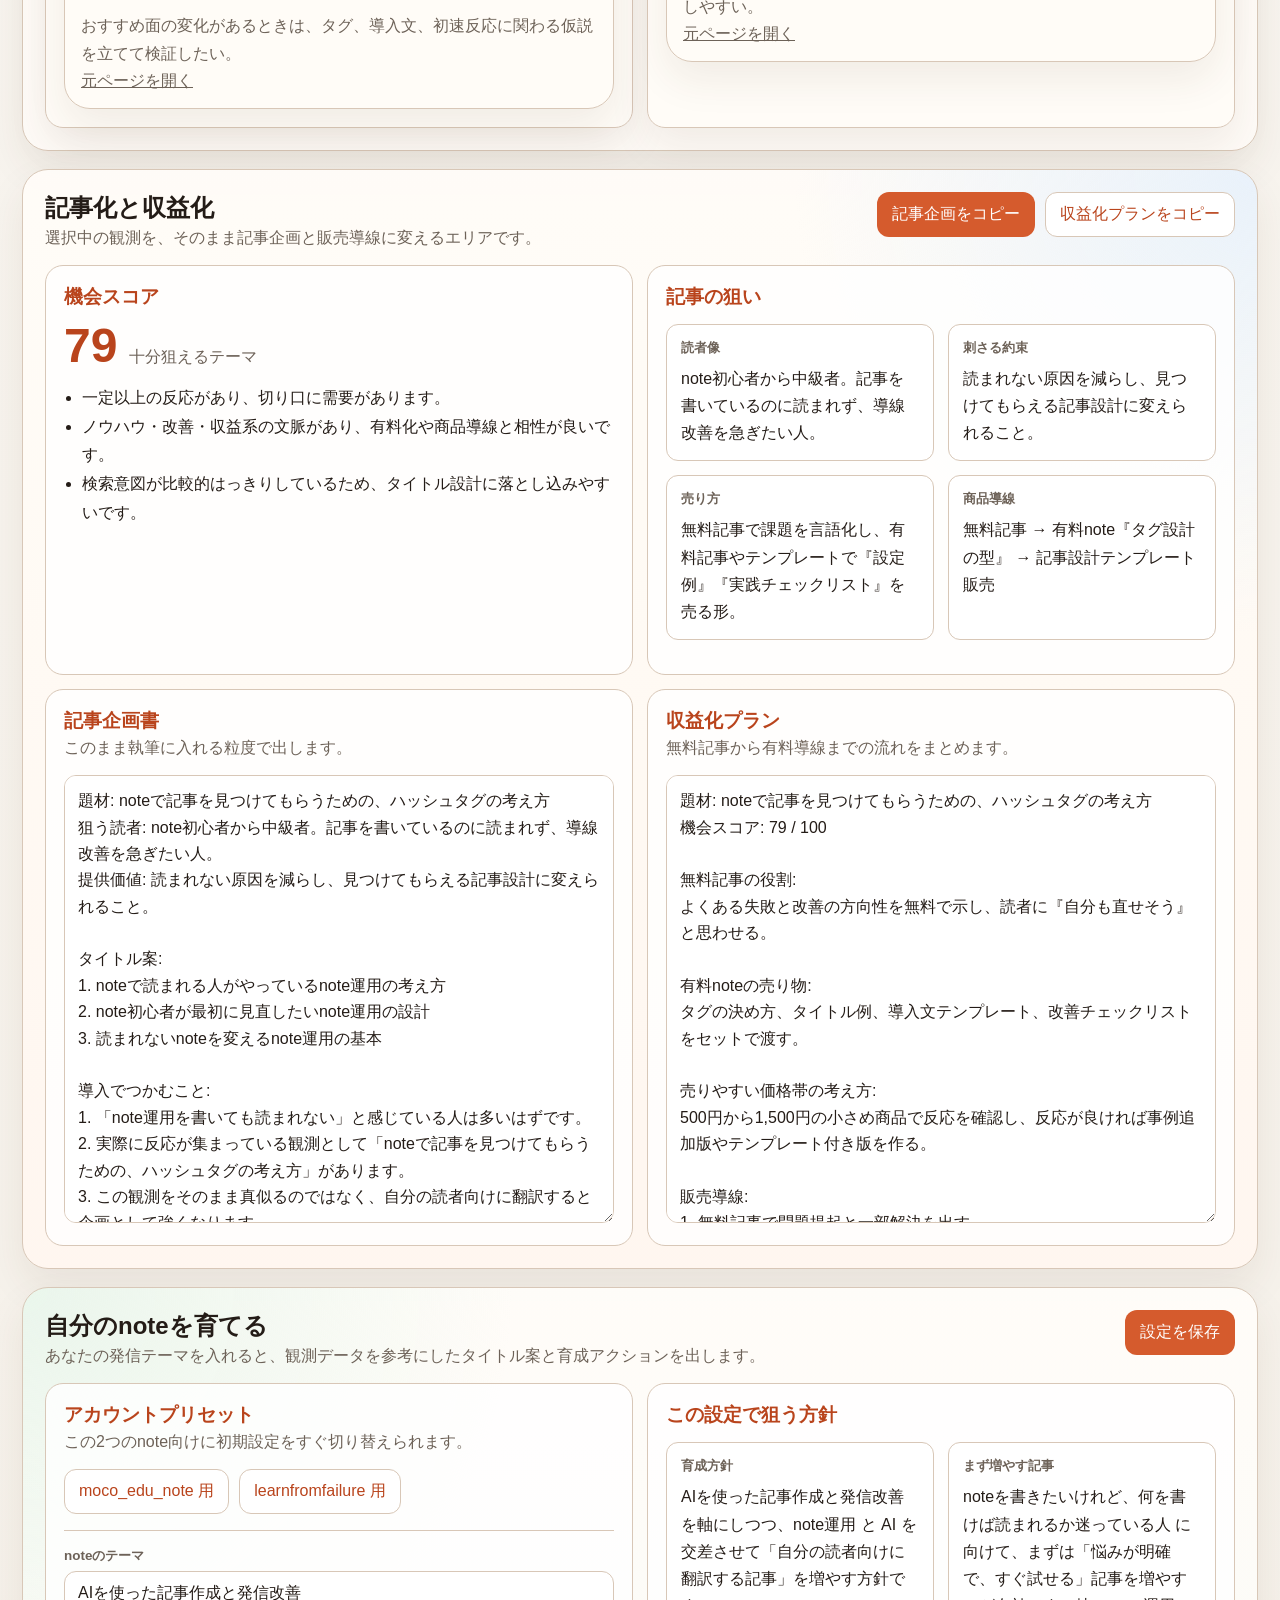
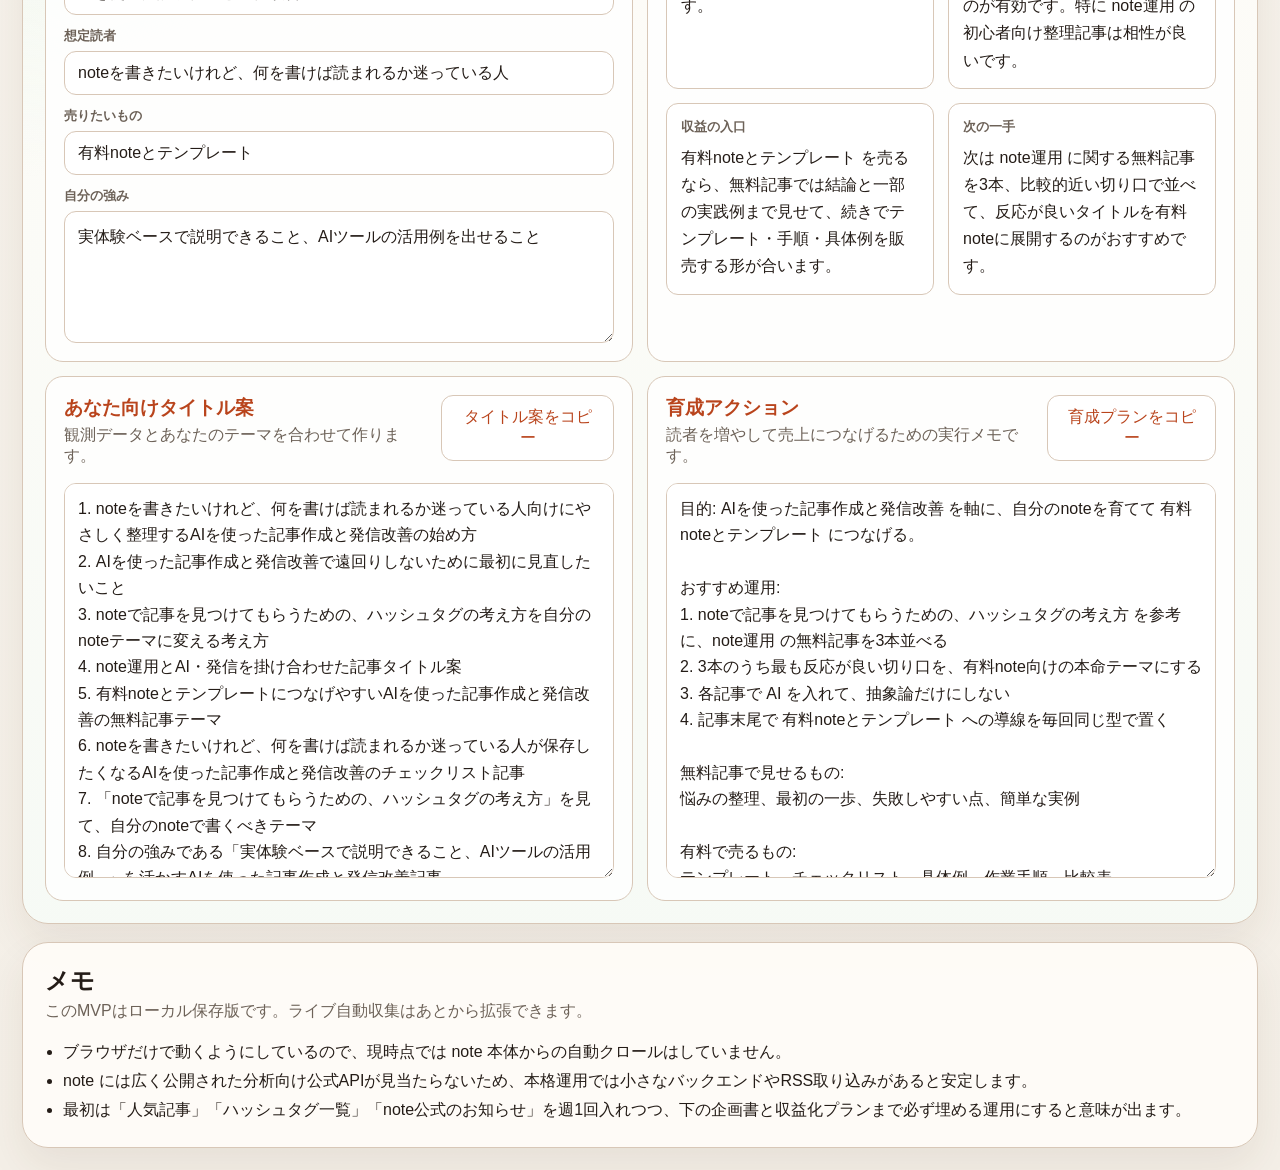
==== commit 45a13afa: "Add note trend research dashboard" ====
--- a/index.html
+++ b/index.html
@@ -2,14 +2,14 @@
 <html lang="ja">
 <head>
   <meta charset="UTF-8">
-  <meta http-equiv="refresh" content="0; url=./index-v3.html">
+  <meta http-equiv="refresh" content="0; url=./index-note-trend.html">
   <meta name="viewport" content="width=device-width, initial-scale=1.0">
-  <title>移動中...</title>
+  <title>noteトレンド調査ダッシュボード</title>
   <script>
-    location.replace("./index-v3.html");
+    location.replace("./index-note-trend.html");
   </script>
 </head>
 <body>
-  <p>新しい画面に移動しています。移動しない場合は <a href="./index-v3.html">こちら</a> を開いてください。</p>
+  <p>新しい画面に移動しています。自動で移動しない場合は <a href="./index-note-trend.html">こちら</a> を開いてください。</p>
 </body>
 </html>
